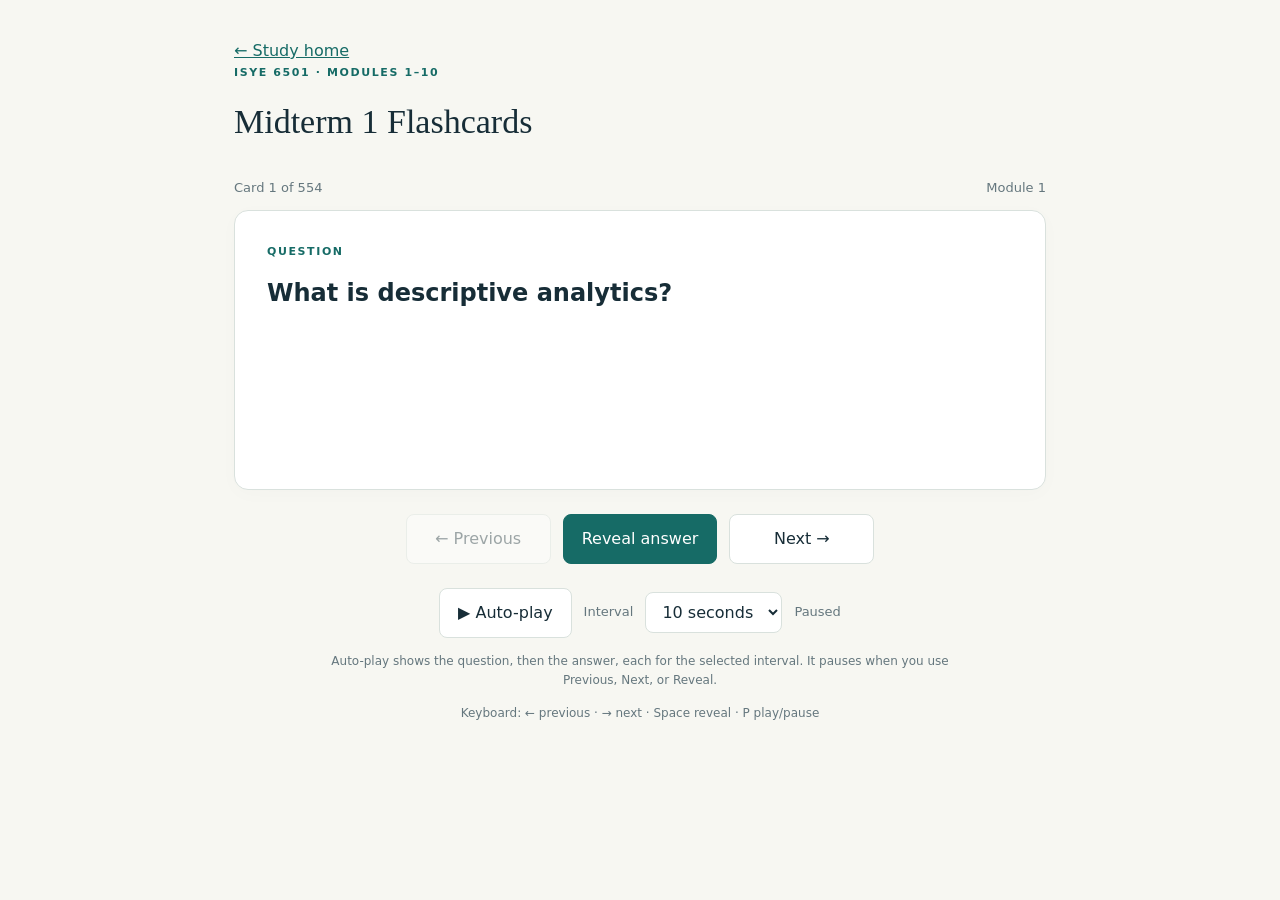
==== Exams/Midterm - 1/apps/flashcards/index.html @ c77b1a87 "Initial commit" ====
<!doctype html>
<html lang="en">
<head>
<meta charset="utf-8">
<meta name="viewport" content="width=device-width,initial-scale=1">
<title>Midterm 1 Flashcards</title>
<link rel="stylesheet" href="styles.css">
</head>
<body>
<main>
<a href="../index.html">← Study home</a>
<header><p class="eyebrow">ISYE 6501 · MODULES 1–10</p><h1>Midterm 1 Flashcards</h1></header>
<p id="error" role="alert" hidden></p>
<div class="card-heading"><span id="position">Loading cards…</span><span id="module"></span></div>
<article class="flashcard" aria-label="Flashcard">
<section aria-labelledby="question"><p class="label">QUESTION</p><h2 id="question">Loading…</h2><div id="diagram"></div><ul id="choices" hidden></ul></section>
<section id="answer-panel" aria-labelledby="answer-label" hidden><p id="answer-label" class="label">ANSWER</p><p id="answer"></p><p id="explanation"></p><p id="takeaway"></p><div id="links"></div></section>
</article>
<nav class="controls" aria-label="Flashcard controls">
<button id="previous" type="button">← Previous</button>
<button id="reveal" type="button" class="primary" aria-expanded="false" aria-controls="answer-panel">Reveal answer</button>
<button id="next" type="button">Next →</button>
</nav>
<div class="autoplay-controls"><button id="autoplay" type="button" aria-pressed="false">▶ Auto-play</button><label for="interval">Interval</label><select id="interval"><option value="5">5 seconds</option><option value="10" selected>10 seconds</option><option value="15">15 seconds</option></select><span id="play-status" role="status" aria-live="polite">Paused</span></div>
<p class="help">Auto-play shows the question, then the answer, each for the selected interval. It pauses when you use Previous, Next, or Reveal.</p>
<p class="shortcuts">Keyboard: ← previous · → next · Space reveal · P play/pause</p>
</main>
<noscript>Enable JavaScript to use these flashcards.</noscript>
<script>window.addEventListener('load',function(){if(!window.FLASHCARDS_READY){var e=document.getElementById('error');e.hidden=false;e.textContent='The cards could not load. Keep index.html, data.js, app.js, and styles.css together and reload.';}});</script>
<script src="data.js"></script><script src="app.js"></script>
</body></html>
---- Exams/Midterm - 1/apps/flashcards/styles.css ----
:root{color-scheme:light;--ink:#172d37;--muted:#65777e;--accent:#166b66;--line:#d9e1dd}*{box-sizing:border-box}body{margin:0;background:#f7f7f2;color:var(--ink);font:16px/1.6 system-ui,-apple-system,sans-serif}main{max-width:860px;margin:0 auto;padding:38px 24px 28px}header{margin-bottom:28px}.eyebrow,.label{font-size:11px;font-weight:750;letter-spacing:1.6px;color:var(--accent);margin:0 0 14px}h1{font-family:Georgia,serif;font-size:34px;font-weight:500;margin:0}h2{font-size:24px;font-weight:550;line-height:1.55;margin:0;white-space:pre-wrap}.card-heading{display:flex;justify-content:space-between;gap:12px;font-size:13px;color:var(--muted);margin-bottom:12px}.flashcard{background:white;border:1px solid var(--line);border-radius:14px;padding:32px;min-height:280px;box-shadow:0 4px 20px #172d3705}#choices{padding-left:24px;margin:24px 0 0}#choices li{padding:7px 0}#answer-panel{border-top:1px solid var(--line);margin-top:30px;padding-top:25px}#answer{font-size:20px;font-weight:600;white-space:pre-wrap;margin:0 0 18px}#explanation,#takeaway{white-space:pre-wrap;margin:15px 0}#links{font-size:14px;margin-top:18px}a{color:var(--accent)}button,select{font:inherit;border:1px solid var(--line);border-radius:8px;padding:11px 18px;background:#fff;color:var(--ink)}button{cursor:pointer}button:hover:not(:disabled){border-color:var(--accent);background:#edf6f0}button:disabled{opacity:.4;cursor:default}.primary{background:var(--accent);color:white;border-color:var(--accent)}.primary:hover:not(:disabled){background:#10564f;color:white}button:focus-visible,select:focus-visible,a:focus-visible,summary:focus-visible{outline:3px solid #cd9332;outline-offset:3px}.controls{display:flex;gap:12px;justify-content:center;margin:24px 0}.controls button{min-width:145px}.autoplay-controls{display:flex;align-items:center;justify-content:center;gap:12px;flex-wrap:wrap}.autoplay-controls label{font-size:13px;color:var(--muted)}select{padding:9px 12px}#play-status{font-size:13px;color:var(--muted)}.help,.shortcuts{color:var(--muted);font-size:12px;text-align:center;margin:14px auto;max-width:630px}#error{background:#fff0de;padding:12px;border-radius:8px}#diagram:not(:empty){margin-top:24px;background:#f8faf7;border-radius:9px;padding:12px;overflow-x:auto}#diagram svg{width:100%;min-width:300px;max-height:280px;font:14px system-ui;fill:var(--ink)}#diagram svg path,#diagram svg line{stroke:var(--ink);stroke-width:1.5;fill:none}#diagram svg .decision{stroke:var(--accent);stroke-width:3;stroke-dasharray:7 5}#diagram svg rect{fill:white;stroke:#8ba79f}#diagram svg circle{fill:var(--accent)}#diagram details{font-size:13px;margin-top:10px}#diagram summary{cursor:pointer}#diagram details p{font-size:14px}[hidden]{display:none!important}@media(max-width:560px){main{padding:24px 16px}h1{font-size:28px}.flashcard{padding:23px 20px}h2{font-size:20px}.controls{gap:7px}.controls button{min-width:0;flex:1;padding:12px 8px;font-size:13px}#answer{font-size:18px}.card-heading{font-size:12px}.autoplay-controls{gap:8px}.autoplay-controls button{font-size:14px;padding:10px 12px}}@media(prefers-reduced-motion:reduce){*{scroll-behavior:auto!important}}
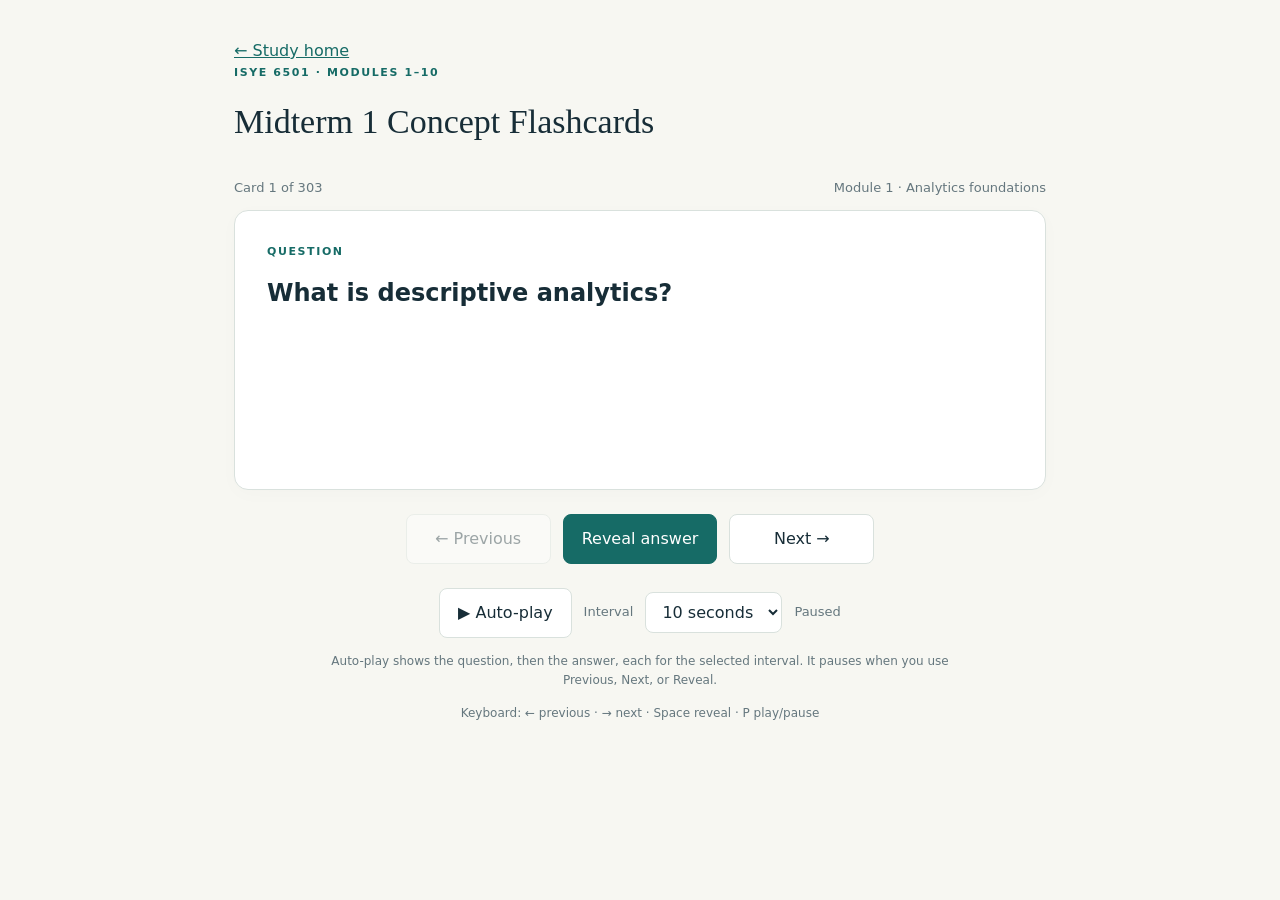
==== commit f677712c: "Add five practice quizzes and rebuild concept flashcards" ====
--- a/Exams/Midterm - 1/apps/flashcards/index.html
+++ b/Exams/Midterm - 1/apps/flashcards/index.html
@@ -9,12 +9,12 @@
 <body>
 <main>
 <a href="../index.html">← Study home</a>
-<header><p class="eyebrow">ISYE 6501 · MODULES 1–10</p><h1>Midterm 1 Flashcards</h1></header>
+<header><p class="eyebrow">ISYE 6501 · MODULES 1–10</p><h1>Midterm 1 Concept Flashcards</h1></header>
 <p id="error" role="alert" hidden></p>
 <div class="card-heading"><span id="position">Loading cards…</span><span id="module"></span></div>
 <article class="flashcard" aria-label="Flashcard">
 <section aria-labelledby="question"><p class="label">QUESTION</p><h2 id="question">Loading…</h2><div id="diagram"></div><ul id="choices" hidden></ul></section>
-<section id="answer-panel" aria-labelledby="answer-label" hidden><p id="answer-label" class="label">ANSWER</p><p id="answer"></p><p id="explanation"></p><p id="takeaway"></p><div id="links"></div></section>
+<section id="answer-panel" aria-labelledby="answer-label" hidden><p id="answer-label" class="label">ANSWER</p><p id="answer"></p><details id="answer-details"><summary>Explanation and readings</summary><p id="explanation"></p><p id="takeaway"></p><div id="links"></div></details></section>
 </article>
 <nav class="controls" aria-label="Flashcard controls">
 <button id="previous" type="button">← Previous</button>
--- a/Exams/Midterm - 1/apps/flashcards/styles.css
+++ b/Exams/Midterm - 1/apps/flashcards/styles.css
@@ -1 +1,3 @@
-:root{color-scheme:light;--ink:#172d37;--muted:#65777e;--accent:#166b66;--line:#d9e1dd}*{box-sizing:border-box}body{margin:0;background:#f7f7f2;color:var(--ink);font:16px/1.6 system-ui,-apple-system,sans-serif}main{max-width:860px;margin:0 auto;padding:38px 24px 28px}header{margin-bottom:28px}.eyebrow,.label{font-size:11px;font-weight:750;letter-spacing:1.6px;color:var(--accent);margin:0 0 14px}h1{font-family:Georgia,serif;font-size:34px;font-weight:500;margin:0}h2{font-size:24px;font-weight:550;line-height:1.55;margin:0;white-space:pre-wrap}.card-heading{display:flex;justify-content:space-between;gap:12px;font-size:13px;color:var(--muted);margin-bottom:12px}.flashcard{background:white;border:1px solid var(--line);border-radius:14px;padding:32px;min-height:280px;box-shadow:0 4px 20px #172d3705}#choices{padding-left:24px;margin:24px 0 0}#choices li{padding:7px 0}#answer-panel{border-top:1px solid var(--line);margin-top:30px;padding-top:25px}#answer{font-size:20px;font-weight:600;white-space:pre-wrap;margin:0 0 18px}#explanation,#takeaway{white-space:pre-wrap;margin:15px 0}#links{font-size:14px;margin-top:18px}a{color:var(--accent)}button,select{font:inherit;border:1px solid var(--line);border-radius:8px;padding:11px 18px;background:#fff;color:var(--ink)}button{cursor:pointer}button:hover:not(:disabled){border-color:var(--accent);background:#edf6f0}button:disabled{opacity:.4;cursor:default}.primary{background:var(--accent);color:white;border-color:var(--accent)}.primary:hover:not(:disabled){background:#10564f;color:white}button:focus-visible,select:focus-visible,a:focus-visible,summary:focus-visible{outline:3px solid #cd9332;outline-offset:3px}.controls{display:flex;gap:12px;justify-content:center;margin:24px 0}.controls button{min-width:145px}.autoplay-controls{display:flex;align-items:center;justify-content:center;gap:12px;flex-wrap:wrap}.autoplay-controls label{font-size:13px;color:var(--muted)}select{padding:9px 12px}#play-status{font-size:13px;color:var(--muted)}.help,.shortcuts{color:var(--muted);font-size:12px;text-align:center;margin:14px auto;max-width:630px}#error{background:#fff0de;padding:12px;border-radius:8px}#diagram:not(:empty){margin-top:24px;background:#f8faf7;border-radius:9px;padding:12px;overflow-x:auto}#diagram svg{width:100%;min-width:300px;max-height:280px;font:14px system-ui;fill:var(--ink)}#diagram svg path,#diagram svg line{stroke:var(--ink);stroke-width:1.5;fill:none}#diagram svg .decision{stroke:var(--accent);stroke-width:3;stroke-dasharray:7 5}#diagram svg rect{fill:white;stroke:#8ba79f}#diagram svg circle{fill:var(--accent)}#diagram details{font-size:13px;margin-top:10px}#diagram summary{cursor:pointer}#diagram details p{font-size:14px}[hidden]{display:none!important}@media(max-width:560px){main{padding:24px 16px}h1{font-size:28px}.flashcard{padding:23px 20px}h2{font-size:20px}.controls{gap:7px}.controls button{min-width:0;flex:1;padding:12px 8px;font-size:13px}#answer{font-size:18px}.card-heading{font-size:12px}.autoplay-controls{gap:8px}.autoplay-controls button{font-size:14px;padding:10px 12px}}@media(prefers-reduced-motion:reduce){*{scroll-behavior:auto!important}}
+:root{color-scheme:light;--ink:#172d37;--muted:#65777e;--accent:#166b66;--line:#d9e1dd}*{box-sizing:border-box}body{margin:0;background:#f7f7f2;color:var(--ink);font:16px/1.6 system-ui,-apple-system,sans-serif}main{max-width:860px;margin:0 auto;padding:38px 24px 28px}header{margin-bottom:28px}.eyebrow,.label{font-size:11px;font-weight:750;letter-spacing:1.6px;color:var(--accent);margin:0 0 14px}h1{font-family:Georgia,serif;font-size:34px;font-weight:500;margin:0}h2{font-size:24px;font-weight:550;line-height:1.55;margin:0;white-space:pre-wrap}.card-heading{display:flex;flex-wrap:wrap;justify-content:space-between;gap:12px;font-size:13px;color:var(--muted);margin-bottom:12px}.flashcard{background:white;border:1px solid var(--line);border-radius:14px;padding:32px;min-height:280px;box-shadow:0 4px 20px #172d3705}#choices{padding-left:24px;margin:24px 0 0}#choices li{padding:7px 0}#answer-panel{border-top:1px solid var(--line);margin-top:30px;padding-top:25px}#answer{font-size:20px;font-weight:600;white-space:pre-wrap;margin:0 0 18px}#explanation,#takeaway{white-space:pre-wrap;margin:15px 0}#links{font-size:14px;margin-top:18px}a{color:var(--accent)}button,select{font:inherit;border:1px solid var(--line);border-radius:8px;padding:11px 18px;background:#fff;color:var(--ink)}button{cursor:pointer}button:hover:not(:disabled){border-color:var(--accent);background:#edf6f0}button:disabled{opacity:.4;cursor:default}.primary{background:var(--accent);color:white;border-color:var(--accent)}.primary:hover:not(:disabled){background:#10564f;color:white}button:focus-visible,select:focus-visible,a:focus-visible,summary:focus-visible{outline:3px solid #cd9332;outline-offset:3px}.controls{display:flex;gap:12px;justify-content:center;margin:24px 0}.controls button{min-width:145px}.autoplay-controls{display:flex;align-items:center;justify-content:center;gap:12px;flex-wrap:wrap}.autoplay-controls label{font-size:13px;color:var(--muted)}select{padding:9px 12px}#play-status{font-size:13px;color:var(--muted)}.help,.shortcuts{color:var(--muted);font-size:12px;text-align:center;margin:14px auto;max-width:630px}#error{background:#fff0de;padding:12px;border-radius:8px}#diagram:not(:empty){margin-top:24px;background:#f8faf7;border-radius:9px;padding:12px;overflow-x:auto}#diagram svg{width:100%;min-width:300px;max-height:280px;font:14px system-ui;fill:var(--ink)}#diagram svg path,#diagram svg line{stroke:var(--ink);stroke-width:1.5;fill:none}#diagram svg .decision{stroke:var(--accent);stroke-width:3;stroke-dasharray:7 5}#diagram svg rect{fill:white;stroke:#8ba79f}#diagram svg circle{fill:var(--accent)}#diagram details{font-size:13px;margin-top:10px}#diagram summary{cursor:pointer}#diagram details p{font-size:14px}[hidden]{display:none!important}@media(max-width:560px){main{padding:24px 16px}h1{font-size:28px}.flashcard{padding:23px 20px}h2{font-size:20px}.controls{gap:7px}.controls button{min-width:0;flex:1;padding:12px 8px;font-size:13px}#answer{font-size:18px}.card-heading{font-size:12px}.autoplay-controls{gap:8px}.autoplay-controls button{font-size:14px;padding:10px 12px}}@media(prefers-reduced-motion:reduce){*{scroll-behavior:auto!important}}
+
+#choices{list-style:none;padding-left:0}#answer-details summary{cursor:pointer;color:var(--accent);font-size:14px}#answer-details{margin-top:12px}
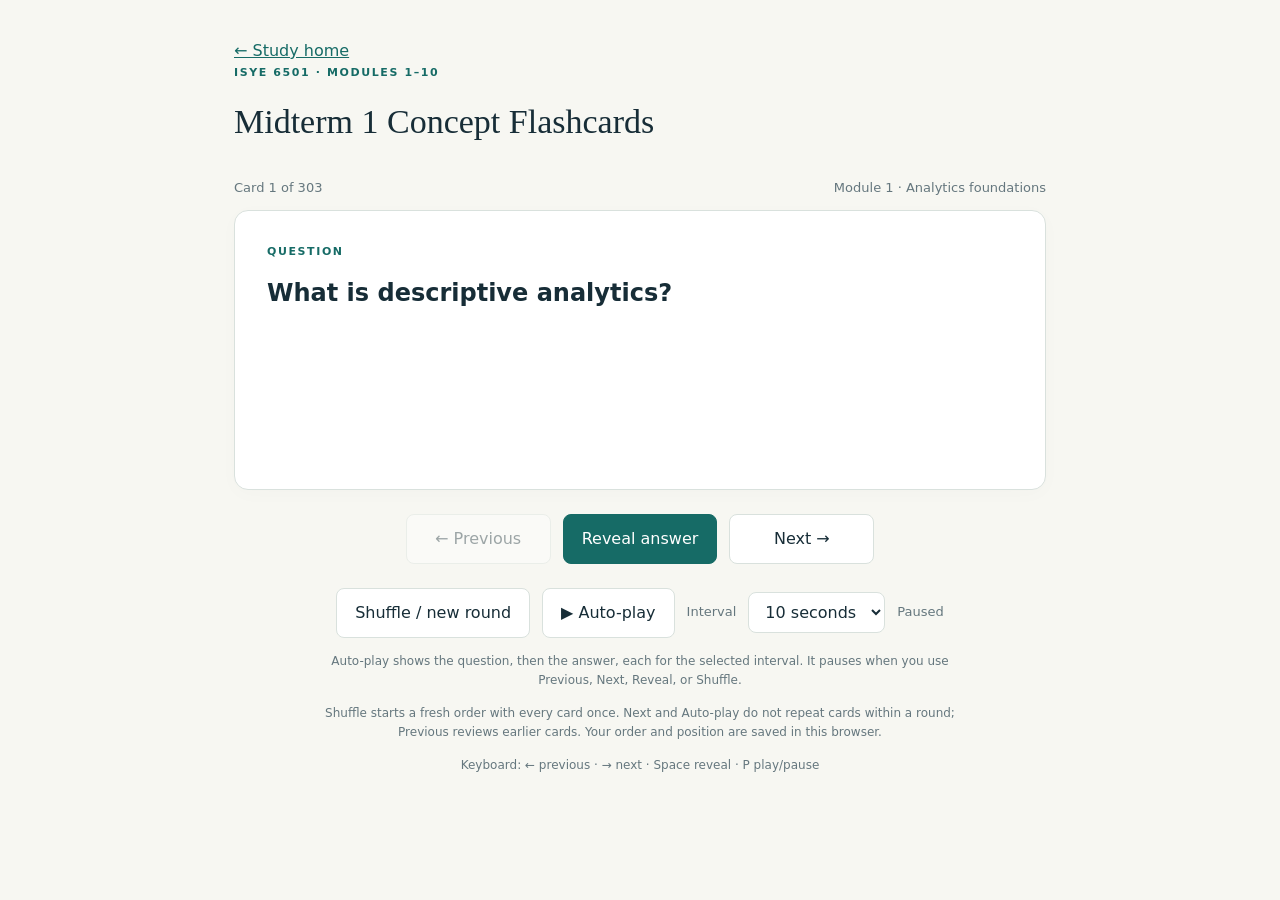
==== commit 077f602e: "Add nonrepeating flashcard shuffle and standalone concept wording" ====
--- a/Exams/Midterm - 1/apps/flashcards/index.html
+++ b/Exams/Midterm - 1/apps/flashcards/index.html
@@ -21,8 +21,9 @@
 <button id="reveal" type="button" class="primary" aria-expanded="false" aria-controls="answer-panel">Reveal answer</button>
 <button id="next" type="button">Next →</button>
 </nav>
-<div class="autoplay-controls"><button id="autoplay" type="button" aria-pressed="false">▶ Auto-play</button><label for="interval">Interval</label><select id="interval"><option value="5">5 seconds</option><option value="10" selected>10 seconds</option><option value="15">15 seconds</option></select><span id="play-status" role="status" aria-live="polite">Paused</span></div>
-<p class="help">Auto-play shows the question, then the answer, each for the selected interval. It pauses when you use Previous, Next, or Reveal.</p>
+<div class="autoplay-controls"><button id="shuffle" type="button">Shuffle / new round</button><button id="autoplay" type="button" aria-pressed="false">▶ Auto-play</button><label for="interval">Interval</label><select id="interval"><option value="5">5 seconds</option><option value="10" selected>10 seconds</option><option value="15">15 seconds</option></select><span id="play-status" role="status" aria-live="polite">Paused</span></div>
+<p class="help">Auto-play shows the question, then the answer, each for the selected interval. It pauses when you use Previous, Next, Reveal, or Shuffle.</p>
+<p class="help">Shuffle starts a fresh order with every card once. Next and Auto-play do not repeat cards within a round; Previous reviews earlier cards. Your order and position are saved in this browser.</p>
 <p class="shortcuts">Keyboard: ← previous · → next · Space reveal · P play/pause</p>
 </main>
 <noscript>Enable JavaScript to use these flashcards.</noscript>
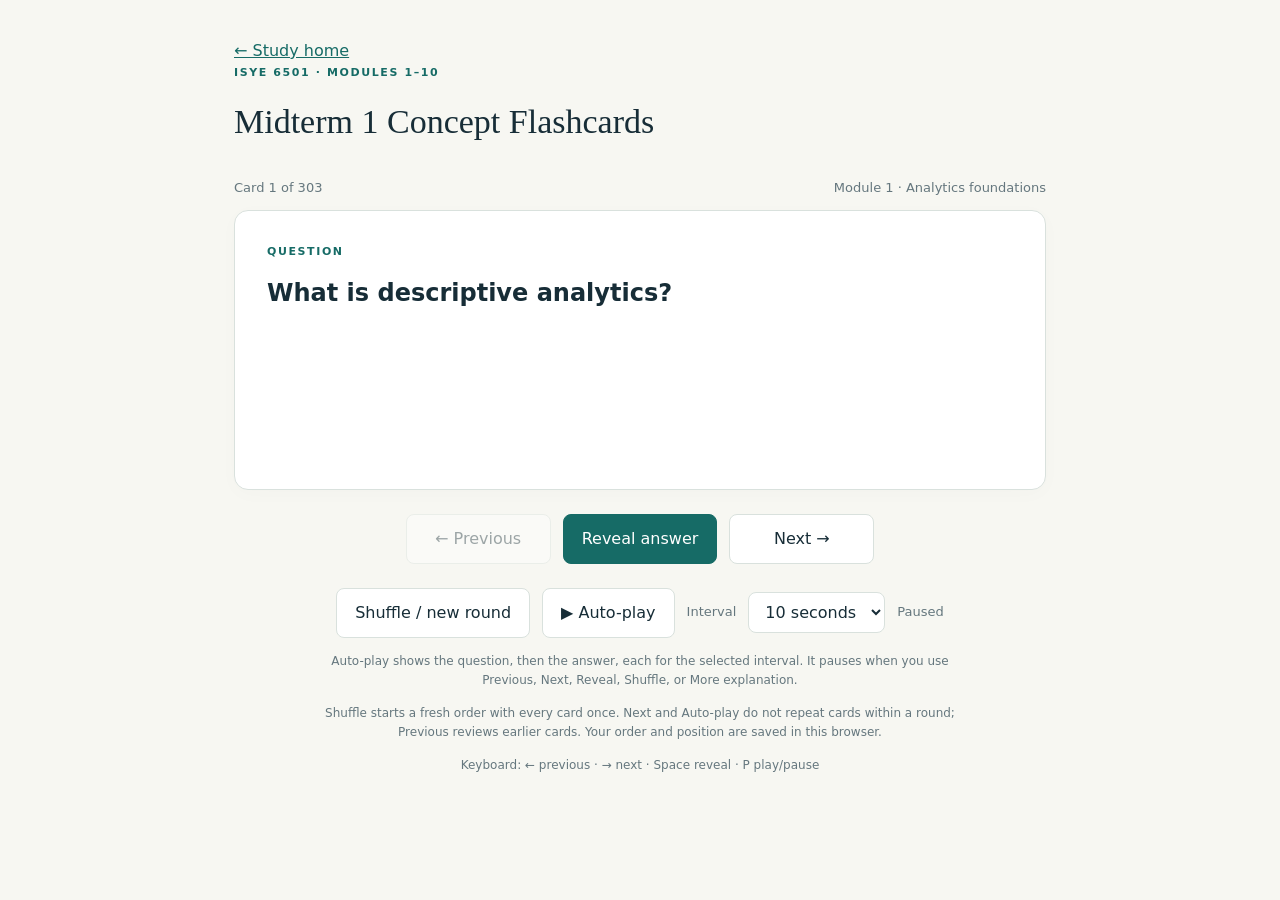
==== commit c844d96e: "Add detailed flashcard explanations and remove quiz module labels" ====
--- a/Exams/Midterm - 1/apps/flashcards/index.html
+++ b/Exams/Midterm - 1/apps/flashcards/index.html
@@ -14,7 +14,7 @@
 <div class="card-heading"><span id="position">Loading cards…</span><span id="module"></span></div>
 <article class="flashcard" aria-label="Flashcard">
 <section aria-labelledby="question"><p class="label">QUESTION</p><h2 id="question">Loading…</h2><div id="diagram"></div><ul id="choices" hidden></ul></section>
-<section id="answer-panel" aria-labelledby="answer-label" hidden><p id="answer-label" class="label">ANSWER</p><p id="answer"></p><details id="answer-details"><summary>Explanation and readings</summary><p id="explanation"></p><p id="takeaway"></p><div id="links"></div></details></section>
+<section id="answer-panel" aria-labelledby="answer-label" hidden><p id="answer-label" class="label">ANSWER</p><p id="answer"></p><button id="more-explanation" type="button" aria-expanded="false" aria-controls="answer-details">More explanation</button><section id="answer-details" aria-labelledby="explanation-heading" hidden><h3 id="explanation-heading">Detailed explanation</h3><p id="explanation"></p><p id="takeaway"></p><h3 id="references-heading">References</h3><div id="links"></div></section></section>
 </article>
 <nav class="controls" aria-label="Flashcard controls">
 <button id="previous" type="button">← Previous</button>
@@ -22,7 +22,7 @@
 <button id="next" type="button">Next →</button>
 </nav>
 <div class="autoplay-controls"><button id="shuffle" type="button">Shuffle / new round</button><button id="autoplay" type="button" aria-pressed="false">▶ Auto-play</button><label for="interval">Interval</label><select id="interval"><option value="5">5 seconds</option><option value="10" selected>10 seconds</option><option value="15">15 seconds</option></select><span id="play-status" role="status" aria-live="polite">Paused</span></div>
-<p class="help">Auto-play shows the question, then the answer, each for the selected interval. It pauses when you use Previous, Next, Reveal, or Shuffle.</p>
+<p class="help">Auto-play shows the question, then the answer, each for the selected interval. It pauses when you use Previous, Next, Reveal, Shuffle, or More explanation.</p>
 <p class="help">Shuffle starts a fresh order with every card once. Next and Auto-play do not repeat cards within a round; Previous reviews earlier cards. Your order and position are saved in this browser.</p>
 <p class="shortcuts">Keyboard: ← previous · → next · Space reveal · P play/pause</p>
 </main>
--- a/Exams/Midterm - 1/apps/flashcards/styles.css
+++ b/Exams/Midterm - 1/apps/flashcards/styles.css
@@ -1,3 +1,5 @@
 :root{color-scheme:light;--ink:#172d37;--muted:#65777e;--accent:#166b66;--line:#d9e1dd}*{box-sizing:border-box}body{margin:0;background:#f7f7f2;color:var(--ink);font:16px/1.6 system-ui,-apple-system,sans-serif}main{max-width:860px;margin:0 auto;padding:38px 24px 28px}header{margin-bottom:28px}.eyebrow,.label{font-size:11px;font-weight:750;letter-spacing:1.6px;color:var(--accent);margin:0 0 14px}h1{font-family:Georgia,serif;font-size:34px;font-weight:500;margin:0}h2{font-size:24px;font-weight:550;line-height:1.55;margin:0;white-space:pre-wrap}.card-heading{display:flex;flex-wrap:wrap;justify-content:space-between;gap:12px;font-size:13px;color:var(--muted);margin-bottom:12px}.flashcard{background:white;border:1px solid var(--line);border-radius:14px;padding:32px;min-height:280px;box-shadow:0 4px 20px #172d3705}#choices{padding-left:24px;margin:24px 0 0}#choices li{padding:7px 0}#answer-panel{border-top:1px solid var(--line);margin-top:30px;padding-top:25px}#answer{font-size:20px;font-weight:600;white-space:pre-wrap;margin:0 0 18px}#explanation,#takeaway{white-space:pre-wrap;margin:15px 0}#links{font-size:14px;margin-top:18px}a{color:var(--accent)}button,select{font:inherit;border:1px solid var(--line);border-radius:8px;padding:11px 18px;background:#fff;color:var(--ink)}button{cursor:pointer}button:hover:not(:disabled){border-color:var(--accent);background:#edf6f0}button:disabled{opacity:.4;cursor:default}.primary{background:var(--accent);color:white;border-color:var(--accent)}.primary:hover:not(:disabled){background:#10564f;color:white}button:focus-visible,select:focus-visible,a:focus-visible,summary:focus-visible{outline:3px solid #cd9332;outline-offset:3px}.controls{display:flex;gap:12px;justify-content:center;margin:24px 0}.controls button{min-width:145px}.autoplay-controls{display:flex;align-items:center;justify-content:center;gap:12px;flex-wrap:wrap}.autoplay-controls label{font-size:13px;color:var(--muted)}select{padding:9px 12px}#play-status{font-size:13px;color:var(--muted)}.help,.shortcuts{color:var(--muted);font-size:12px;text-align:center;margin:14px auto;max-width:630px}#error{background:#fff0de;padding:12px;border-radius:8px}#diagram:not(:empty){margin-top:24px;background:#f8faf7;border-radius:9px;padding:12px;overflow-x:auto}#diagram svg{width:100%;min-width:300px;max-height:280px;font:14px system-ui;fill:var(--ink)}#diagram svg path,#diagram svg line{stroke:var(--ink);stroke-width:1.5;fill:none}#diagram svg .decision{stroke:var(--accent);stroke-width:3;stroke-dasharray:7 5}#diagram svg rect{fill:white;stroke:#8ba79f}#diagram svg circle{fill:var(--accent)}#diagram details{font-size:13px;margin-top:10px}#diagram summary{cursor:pointer}#diagram details p{font-size:14px}[hidden]{display:none!important}@media(max-width:560px){main{padding:24px 16px}h1{font-size:28px}.flashcard{padding:23px 20px}h2{font-size:20px}.controls{gap:7px}.controls button{min-width:0;flex:1;padding:12px 8px;font-size:13px}#answer{font-size:18px}.card-heading{font-size:12px}.autoplay-controls{gap:8px}.autoplay-controls button{font-size:14px;padding:10px 12px}}@media(prefers-reduced-motion:reduce){*{scroll-behavior:auto!important}}
 
-#choices{list-style:none;padding-left:0}#answer-details summary{cursor:pointer;color:var(--accent);font-size:14px}#answer-details{margin-top:12px}
+#choices{list-style:none;padding-left:0}#answer-details{margin-top:12px}
+
+#more-explanation{color:var(--accent);font-size:14px}#answer-details{border-top:1px solid var(--line);padding-top:16px;margin-top:18px}#answer-details h3{font-size:14px;margin:0 0 8px}#explanation{line-height:1.7;font-size:16px;font-weight:400}#references-heading{margin-top:20px!important}
